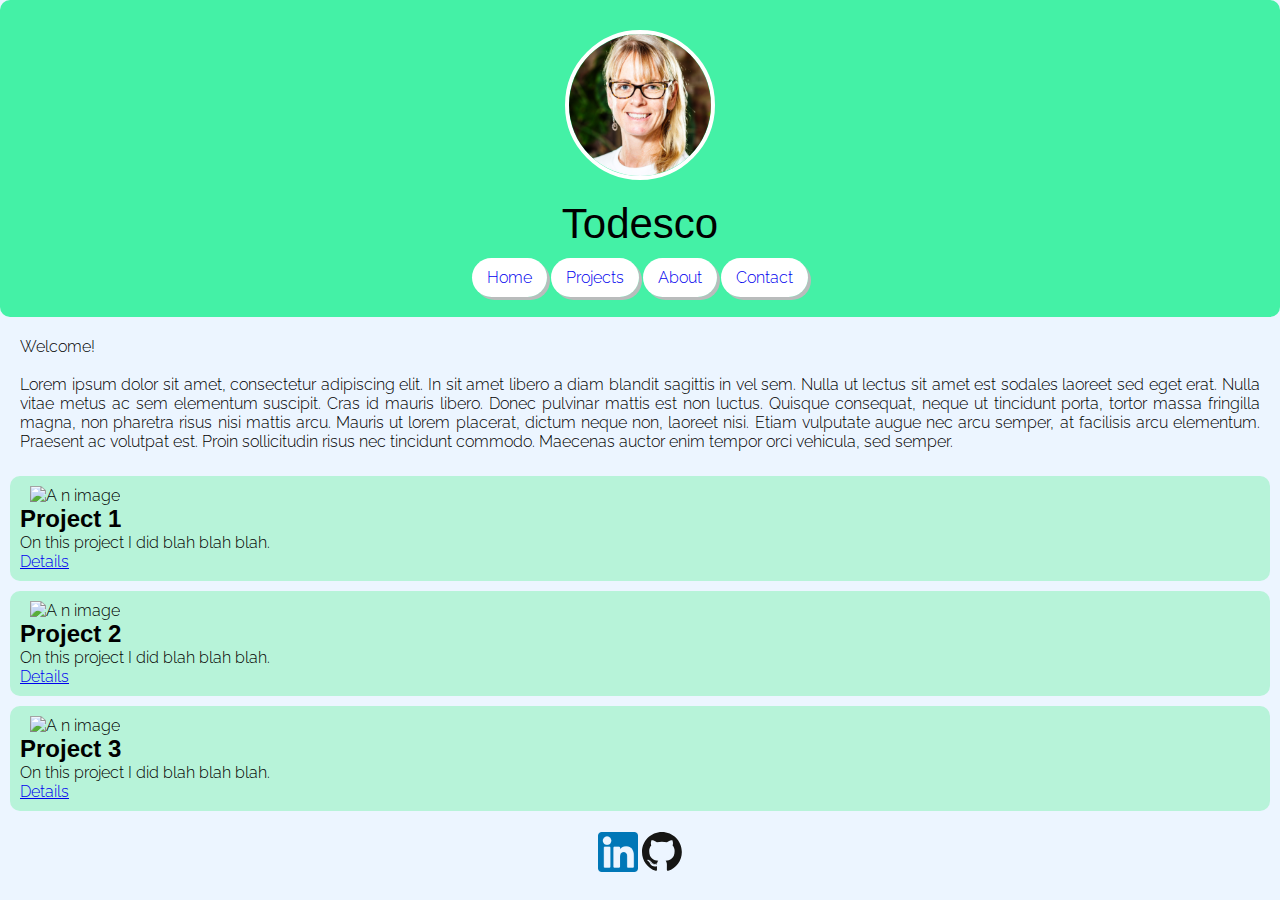
==== index.html @ db091c62 "formatted html" ====
<!DOCTYPE html>
<html lang="en">
  <head>
    <meta charset="UTF-8" />
    <meta http-equiv="X-UA-Compatible" content="IE=edge" />
    <meta name="viewport" content="width=device-width, initial-scale=1.0" />
    <link rel="stylesheet" href="css/style.css" />
    <title>My Profile</title>
  </head>
  <body>
    <header class="hero">
      <img class="profile-pic" src="images/profile_pic.jpeg" />
      <h1>Todesco</h1>
      <nav class="nav">
        <ul>
          <li><a class="nav-button" href="index.html">Home</a></li>
          <li><a class="nav-button" href="projects.html">Projects</a></li>
          <li><a class="nav-button" href="about.html">About</a></li>
          <li><a class="nav-button" href="contact_form.html">Contact</a></li>
        </ul>
      </nav>
    </header>
    <main>
      <section class="about">
        <p>
          Welcome!<br /><br />
          Lorem ipsum dolor sit amet, consectetur adipiscing elit. In sit amet
          libero a diam blandit sagittis in vel sem. Nulla ut lectus sit amet
          est sodales laoreet sed eget erat. Nulla vitae metus ac sem elementum
          suscipit. Cras id mauris libero. Donec pulvinar mattis est non luctus.
          Quisque consequat, neque ut tincidunt porta, tortor massa fringilla
          magna, non pharetra risus nisi mattis arcu. Mauris ut lorem placerat,
          dictum neque non, laoreet nisi. Etiam vulputate augue nec arcu semper,
          at facilisis arcu elementum. Praesent ac volutpat est. Proin
          sollicitudin risus nec tincidunt commodo. Maecenas auctor enim tempor
          orci vehicula, sed semper.
        </p>
      </section>
      <section class="articles-container">
        <article>
          <img class="icon" src="#" alt="A n image" />
          <h2>Project 1</h2>
          <p>On this project I did blah blah blah.</p>
          <a href="#" class="btn-primary">Details</a>
        </article>
        <article>
          <img class="icon" src="#" alt="A n image" />
          <h2>Project 2</h2>
          <p>On this project I did blah blah blah.</p>
          <a href="#" class="btn-primary">Details</a>
        </article>
        <article>
          <img class="icon" src="#" alt="A n image" />
          <h2>Project 3</h2>
          <p>On this project I did blah blah blah.</p>
          <a href="#" class="btn-primary">Details</a>
        </article>
      </section>
    </main>
    <footer>
      <a href="https://www.flaticon.com/free-icons/linkedin"
        ><img class="socials-icon" src="images/linkedin.png" alt=""
      /></a>
      <a href="https://github.com/SheCodesAus/"
        ><img
          class="socials-icon"
          src="images/github.svg"
          alt="The Github logo: a black circle with the silhouette of a white cat, with one tentacle arm"
      /></a>
    </footer>
  </body>
</html>
---- css/style.css ----
/* Google Fonts */
@import url('https://fonts.googleapis.com/css2?family=Lato:ital,wght@0,100;0,300;0,400;0,700;0,900;1,100;1,300;1,400;1,700;1,900&family=Raleway:ital,wght@0,100..900;1,100..900&display=swap');

/* Global Variables */
:root {

    /* Colors */
    --brand: #ecf5ff;
    --brand-alt: #44F1A6;
    --action: #ffff;
    --action-alt: #cce2e1;
    --base-lightest: #b4d9e9;
    --base-lighter: #b7f3d9;
    --shadow-dark: #b9bcbc;

    /*  inherited colors  */
    --text: #333952;
}

 /* CSS Reset */

html {
  box-sizing: border-box;
  font-size: 16px;
  font-family: "Inter", sans-serif;
  color: var(--black);
  scroll-behavior: smooth;
}
*,
*:before,
*:after {
  box-sizing: inherit;
}
h1,
h2,
h3,
h4,
h5,
h6 {
  font-family: "Rubik", sans-serif;
}
body,
h1,
h2,
h3,
h4,
h5,
h6,
p,
ol,
ul {
  margin: 0;
  padding: 0;
}
ol,
ul {
  list-style: none;
}
img {
  max-width: 100%;
  height: auto;
}
input,
button,
textarea,
select {
  font: inherit;
}

/* set default font style */
html, body {
    font-family: Raleway, sans-serif;
    font-size: 16px;
    font-weight: 300;
    background-color: var(--brand);
  }

/* .hero */
.hero {
  background-color: var(--brand-alt);
  border-radius: 10px;
  display: flex;
  flex-direction: column;
  justify-content: space-between;
  align-items: center;
  gap: 20px;
  padding: 30px 0px 30px 0px;
  top: 0;
  position: sticky;
}

.hero h1 {
  font-size: 42px;
  font-weight: 300;
  text-align: center;
}

.hero .hero-accent {
  color: var(--action);
}

.profile-pic {
  border-radius: 80px;
  width: 150px;
  border: solid 4px #ffff;
}

.content {
  overflow: auto;

} 

.nav {
}

.nav-button {
  background-color: var(--action);
  border-color: var(--action);
  border-radius: 110px;
  padding: 10px 15px 10px 15px;
  box-shadow: 3px 3px var(--shadow-dark);
  text-decoration: none;

}

.about {
  display: flex;
}

.about p {
  justify-content: space-between;
  margin: 20px;
  text-align: justify;
}

.articles-container {
  display: flex;
  flex-direction: column;
}

article {
  padding: 10px 10px;
  background-color: var(--base-lighter);
  border-radius: 10px;
  margin: 5px 10px;
  transition: all 0.3s ease;
}

article:hover {
  filter: contrast(150%);
}

article .icon {
  height: 24px;
  width: 24px;
  margin-left: 10px;
  margin-right: 10px;
}

li {
  display: inline;
  /* gap: 5px; */
}

/* .contact-form */
.contact-form {
  /* padding: 48px 16px; */
  border-radius: 10px;
  /* margin: 5px 10px; */
}

.contact-form input,
.contact-form select {
  display: block;
  width: 100%;
  /* padding: 8px; */
  /* margin-bottom: 16px; */
}

.contact-form textarea {
  display: block;
  width: 100%;
  /* padding: 8px; */
}

.contact-form label {
  display: block;
  /* width: 100%; */
}

.contact-form h2 {
  color: var(--base-dark);
  /* margin-bottom: 16px; */
}

.contact-form input[type="submit"] {
  background-color: var(--action);
  border: 0;
  /* margin-top: 8px; */
  cursor: pointer;
}

/* footer */
 footer {
   padding: 16px;
   text-align: center;
 }
 
 .socials-icon {
   width: 40px;
   height: 40px;
 }

 /* @media (min-width: 768px) {
  .articles-container {
      flex-direction: row;
  }
} */
/*border: solid red 1px;*/
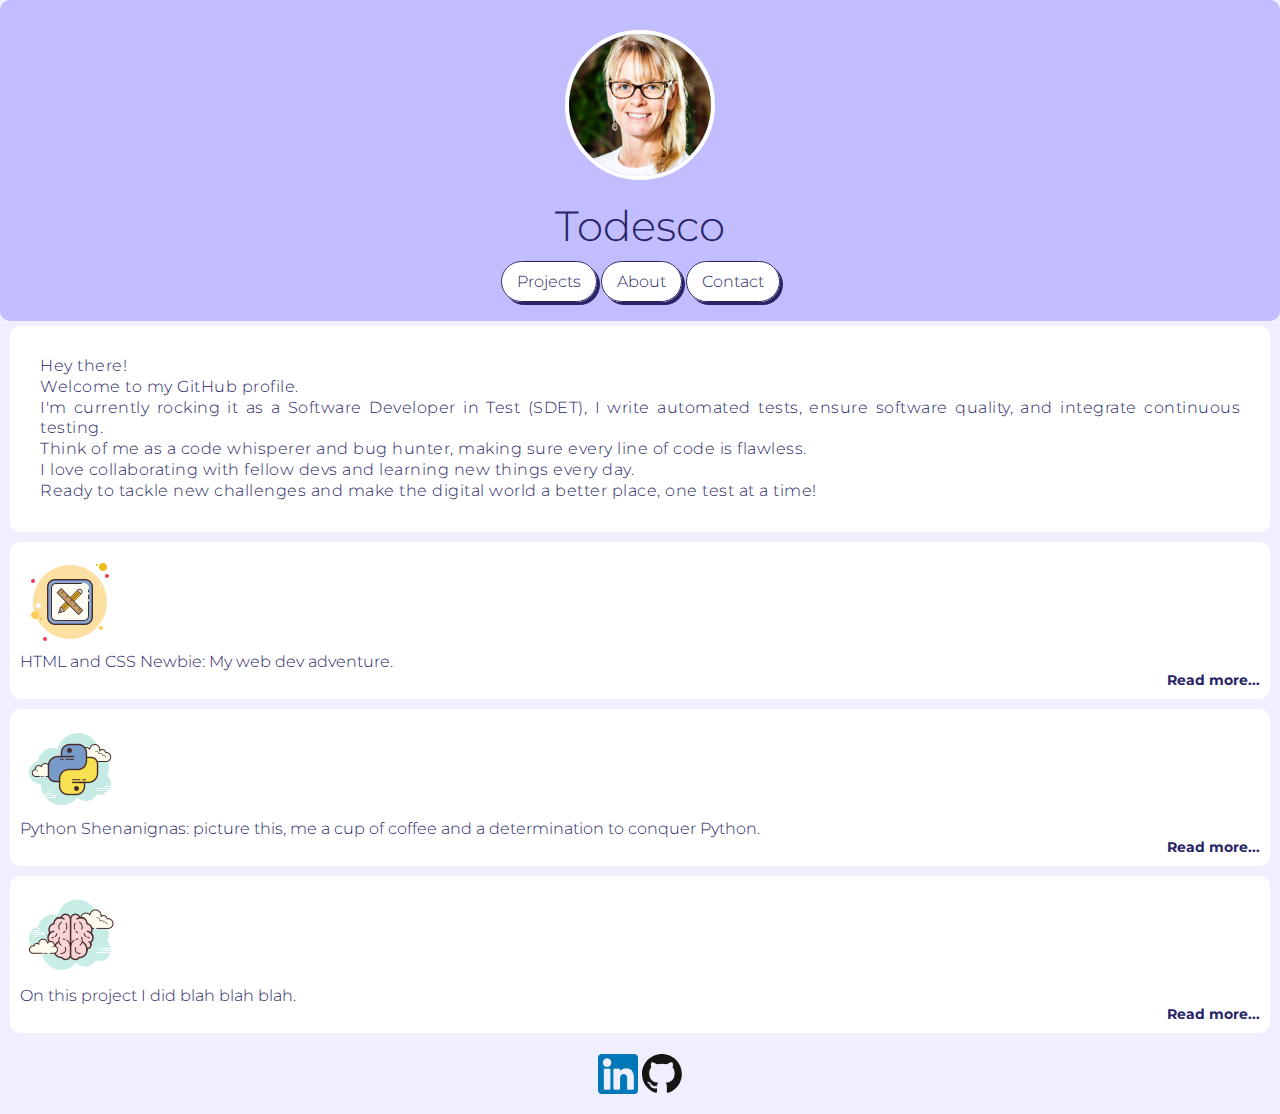
==== commit f8c6dbab: "completed basic profile" ====
--- a/index.html
+++ b/index.html
@@ -11,9 +11,8 @@
     <header class="hero">
       <img class="profile-pic" src="images/profile_pic.jpeg" />
       <h1>Todesco</h1>
-      <nav class="nav">
+      <nav>
         <ul>
-          <li><a class="nav-button" href="index.html">Home</a></li>
           <li><a class="nav-button" href="projects.html">Projects</a></li>
           <li><a class="nav-button" href="about.html">About</a></li>
           <li><a class="nav-button" href="contact_form.html">Contact</a></li>
@@ -21,51 +20,67 @@
       </nav>
     </header>
     <main>
-      <section class="about">
-        <p>
-          Welcome!<br /><br />
-          Lorem ipsum dolor sit amet, consectetur adipiscing elit. In sit amet
-          libero a diam blandit sagittis in vel sem. Nulla ut lectus sit amet
-          est sodales laoreet sed eget erat. Nulla vitae metus ac sem elementum
-          suscipit. Cras id mauris libero. Donec pulvinar mattis est non luctus.
-          Quisque consequat, neque ut tincidunt porta, tortor massa fringilla
-          magna, non pharetra risus nisi mattis arcu. Mauris ut lorem placerat,
-          dictum neque non, laoreet nisi. Etiam vulputate augue nec arcu semper,
-          at facilisis arcu elementum. Praesent ac volutpat est. Proin
-          sollicitudin risus nec tincidunt commodo. Maecenas auctor enim tempor
-          orci vehicula, sed semper.
-        </p>
-      </section>
       <section class="articles-container">
         <article>
-          <img class="icon" src="#" alt="A n image" />
-          <h2>Project 1</h2>
-          <p>On this project I did blah blah blah.</p>
-          <a href="#" class="btn-primary">Details</a>
+          <section class="about">
+            <p>
+              Hey there! <br />
+              Welcome to my GitHub profile.<br />I'm currently rocking it as a
+              Software Developer in Test (SDET), I write automated tests, ensure
+              software quality, and integrate continuous testing.<br />Think of
+              me as a code whisperer and bug hunter, making sure every line of
+              code is flawless.<br />I love collaborating with fellow devs and
+              learning new things every day.<br />Ready to tackle new challenges
+              and make the digital world a better place, one test at a time!
+            </p>
+          </section>
         </article>
         <article>
-          <img class="icon" src="#" alt="A n image" />
-          <h2>Project 2</h2>
-          <p>On this project I did blah blah blah.</p>
-          <a href="#" class="btn-primary">Details</a>
+          <img
+            class="icon"
+            src="images/design.png"
+            alt="Illustration by Icons 8 from Ouch!"
+          />
+          <p>HTML and CSS Newbie: My web dev adventure.</p>
+          <a href="projects.html" class="article-button">Read more...</a>
         </article>
         <article>
-          <img class="icon" src="#" alt="A n image" />
-          <h2>Project 3</h2>
+          <img
+            class="icon"
+            src="images/python.png"
+            alt="Illustration by Icons 8 from Ouch!"
+          />
+          <p>
+            Python Shenanignas: picture this, me a cup of coffee and a
+            determination to conquer Python.
+          </p>
+          <a href="projects.html" class="article-button">Read more...</a>
+        </article>
+        <article>
+          <img
+            class="icon"
+            src="images/brain.png"
+            alt="Illustration by Icons 8 from Ouch!"
+          />
           <p>On this project I did blah blah blah.</p>
-          <a href="#" class="btn-primary">Details</a>
+          <a href="projects.html" class="article-button">Read more...</a>
         </article>
       </section>
     </main>
     <footer>
-      <a href="https://www.flaticon.com/free-icons/linkedin"
-        ><img class="socials-icon" src="images/linkedin.png" alt=""
+      <a
+        href="https://www.linkedin.com/in/lisa-todesco-51aab129/?originalSubdomain=au"
+        target="_blank"
+        ><img
+          class="socials-icon"
+          src="images/linkedin.png"
+          alt="LinkedIn Profile - Lisa Todesco"
       /></a>
-      <a href="https://github.com/SheCodesAus/"
+      <a href="https://github.com/todesclia" target="_blank"
         ><img
           class="socials-icon"
           src="images/github.svg"
-          alt="The Github logo: a black circle with the silhouette of a white cat, with one tentacle arm"
+          alt="GitHub Profile - Lisa Todesco"
       /></a>
     </footer>
   </body>
--- a/css/style.css
+++ b/css/style.css
@@ -1,44 +1,47 @@
 /* Google Fonts */
-@import url('https://fonts.googleapis.com/css2?family=Lato:ital,wght@0,100;0,300;0,400;0,700;0,900;1,100;1,300;1,400;1,700;1,900&family=Raleway:ital,wght@0,100..900;1,100..900&display=swap');
+@import url('https://fonts.googleapis.com/css2?family=Lato:ital,wght@0,100;0,300;0,400;0,700;0,900;1,100;1,300;1,400;1,700;1,900&family=Montserrat:ital,wght@0,100..900;1,100..900&family=Raleway:ital,wght@0,100..900;1,100..900&display=swap');
 
 /* Global Variables */
 :root {
 
-    /* Colors */
-    --brand: #ecf5ff;
-    --brand-alt: #44F1A6;
-    --action: #ffff;
-    --action-alt: #cce2e1;
-    --base-lightest: #b4d9e9;
-    --base-lighter: #b7f3d9;
-    --shadow-dark: #b9bcbc;
-
-    /*  inherited colors  */
-    --text: #333952;
-}
-
- /* CSS Reset */
+  /* Colors */
+  --brand: #efefff;
+  --brand-alt: #c1bdff;
+  --action: #ffff;
+  --action-alt: #cce2e1;
+  --base-lightest: #454646;
+  --base-lighter: #ffff;
+  --shadow-dark: #282466;
+
+  /*  inherited colors  */
+  --text: #282466;
+}
+
+/* CSS Reset */
 
 html {
   box-sizing: border-box;
   font-size: 16px;
-  font-family: "Inter", sans-serif;
+  font-family: "Montserrat", sans-serif;
   color: var(--black);
   scroll-behavior: smooth;
 }
+
 *,
 *:before,
 *:after {
   box-sizing: inherit;
 }
+
 h1,
 h2,
 h3,
 h4,
 h5,
 h6 {
-  font-family: "Rubik", sans-serif;
-}
+  font-family: "Montserrat", sans-serif;
+}
+
 body,
 h1,
 h2,
@@ -52,14 +55,17 @@
   margin: 0;
   padding: 0;
 }
+
 ol,
 ul {
   list-style: none;
 }
+
 img {
   max-width: 100%;
   height: auto;
 }
+
 input,
 button,
 textarea,
@@ -68,12 +74,14 @@
 }
 
 /* set default font style */
-html, body {
-    font-family: Raleway, sans-serif;
-    font-size: 16px;
-    font-weight: 300;
-    background-color: var(--brand);
-  }
+html,
+body {
+  font-family: "Montserrat", sans-serif;
+  font-size: 16px;
+  font-weight: 300;
+  background-color: var(--brand);
+  color: var(--black);
+}
 
 /* .hero */
 .hero {
@@ -93,6 +101,7 @@
   font-size: 42px;
   font-weight: 300;
   text-align: center;
+  color: var(--text);
 }
 
 .hero .hero-accent {
@@ -105,22 +114,14 @@
   border: solid 4px #ffff;
 }
 
-.content {
-  overflow: auto;
-
-} 
-
-.nav {
-}
-
 .nav-button {
   background-color: var(--action);
-  border-color: var(--action);
+  border: 1px solid var(--shadow-dark);
   border-radius: 110px;
   padding: 10px 15px 10px 15px;
   box-shadow: 3px 3px var(--shadow-dark);
   text-decoration: none;
-
+  color: var(--text);
 }
 
 .about {
@@ -128,9 +129,11 @@
 }
 
 .about p {
-  justify-content: space-between;
+  color: var(--text);
   margin: 20px;
   text-align: justify;
+  letter-spacing: 0.5px;
+  line-height: 1.3;
 }
 
 .articles-container {
@@ -146,15 +149,28 @@
   transition: all 0.3s ease;
 }
 
+article .icon {
+  display: flex;
+  align-items: center;
+  justify-content: flex-end;
+}
+
+article p {
+  color: var(--text);
+}
+
+article .article-button {
+  display: flex;
+  align-items: center;
+  justify-content: flex-end;
+  text-decoration: none;
+  color: var(--text);
+  font-size: 14px;
+  font-weight: bold;
+}
+
 article:hover {
   filter: contrast(150%);
-}
-
-article .icon {
-  height: 24px;
-  width: 24px;
-  margin-left: 10px;
-  margin-right: 10px;
 }
 
 li {
@@ -164,57 +180,56 @@
 
 /* .contact-form */
 .contact-form {
-  /* padding: 48px 16px; */
-  border-radius: 10px;
-  /* margin: 5px 10px; */
+  display: block;
+  padding: 20px 15px;
+  margin: 5px 10px;
+}
+
+.contact-form label {
+  color: var(--text);
 }
 
 .contact-form input,
-.contact-form select {
+textarea {
   display: block;
+  margin-top: 10px;
+  margin-bottom: 15px;
   width: 100%;
-  /* padding: 8px; */
-  /* margin-bottom: 16px; */
-}
-
-.contact-form textarea {
-  display: block;
-  width: 100%;
-  /* padding: 8px; */
-}
-
-.contact-form label {
-  display: block;
-  /* width: 100%; */
+  color: var(--text);
 }
 
 .contact-form h2 {
-  color: var(--base-dark);
-  /* margin-bottom: 16px; */
-}
-
-.contact-form input[type="submit"] {
+  color: var(--text);
+  text-align: center;
+}
+
+.contact-form button {
   background-color: var(--action);
-  border: 0;
-  /* margin-top: 8px; */
+  border: 1px solid var(--shadow-dark);
+  border-radius: 110px;
+  box-shadow: 3px 3px var(--shadow-dark);
+  padding: 10px 15px 10px 15px;
+  color: var(--text);
   cursor: pointer;
 }
 
+
+
+
 /* footer */
- footer {
-   padding: 16px;
-   text-align: center;
- }
- 
- .socials-icon {
-   width: 40px;
-   height: 40px;
- }
-
- /* @media (min-width: 768px) {
+footer {
+  padding: 16px;
+  text-align: center;
+}
+
+.socials-icon {
+  width: 40px;
+  height: 40px;
+}
+
+/* @media (min-width: 768px) {
   .articles-container {
       flex-direction: row;
   }
 } */
-/*border: solid red 1px;*/
-  +/*border: solid red 1px;*/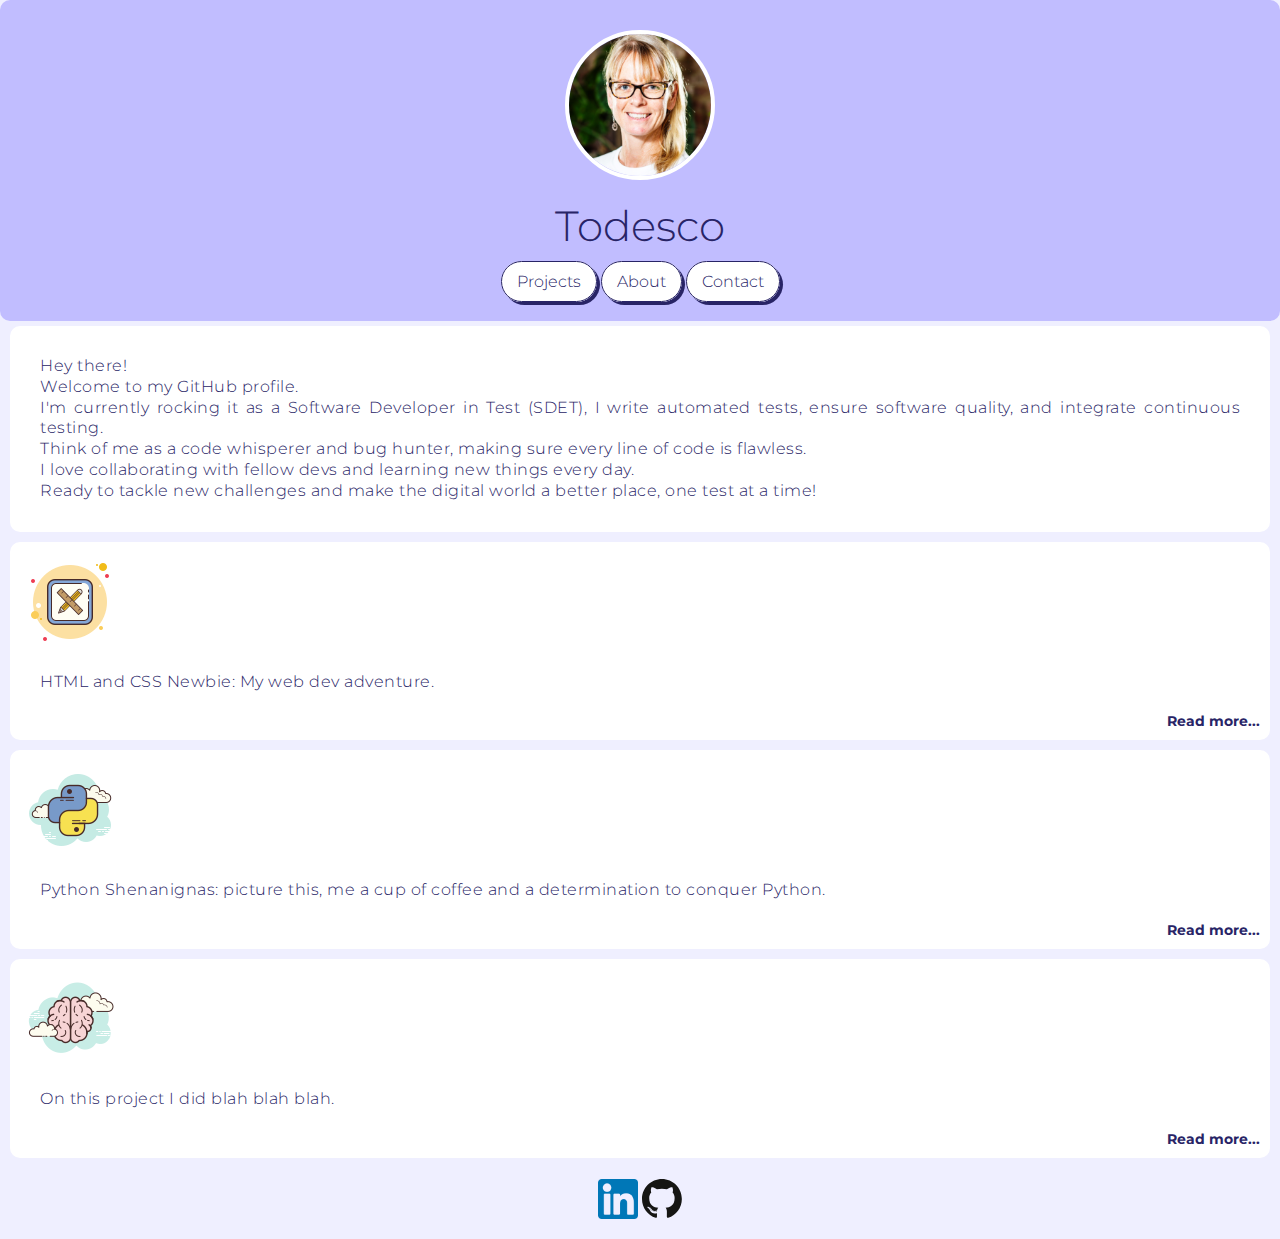
==== commit ed3349ee: "fix up some styling" ====
--- a/index.html
+++ b/index.html
@@ -22,7 +22,7 @@
     <main>
       <section class="articles-container">
         <article>
-          <section class="about">
+          <section>
             <p>
               Hey there! <br />
               Welcome to my GitHub profile.<br />I'm currently rocking it as a
--- a/css/style.css
+++ b/css/style.css
@@ -93,8 +93,8 @@
   align-items: center;
   gap: 20px;
   padding: 30px 0px 30px 0px;
-  top: 0;
-  position: sticky;
+  /* top: 0; */
+  /* position: sticky; */
 }
 
 .hero h1 {
@@ -124,21 +124,13 @@
   color: var(--text);
 }
 
-.about {
-  display: flex;
-}
-
-.about p {
-  color: var(--text);
-  margin: 20px;
-  text-align: justify;
-  letter-spacing: 0.5px;
-  line-height: 1.3;
-}
-
 .articles-container {
   display: flex;
   flex-direction: column;
+}
+
+.articles-container h2 {
+  text-align: center;
 }
 
 article {
@@ -173,6 +165,15 @@
   filter: contrast(150%);
 }
 
+.articles-container p {
+  color: var(--text);
+  margin: 20px;
+  text-align: justify;
+  letter-spacing: 0.5px;
+  line-height: 1.3;
+}
+
+
 li {
   display: inline;
   /* gap: 5px; */
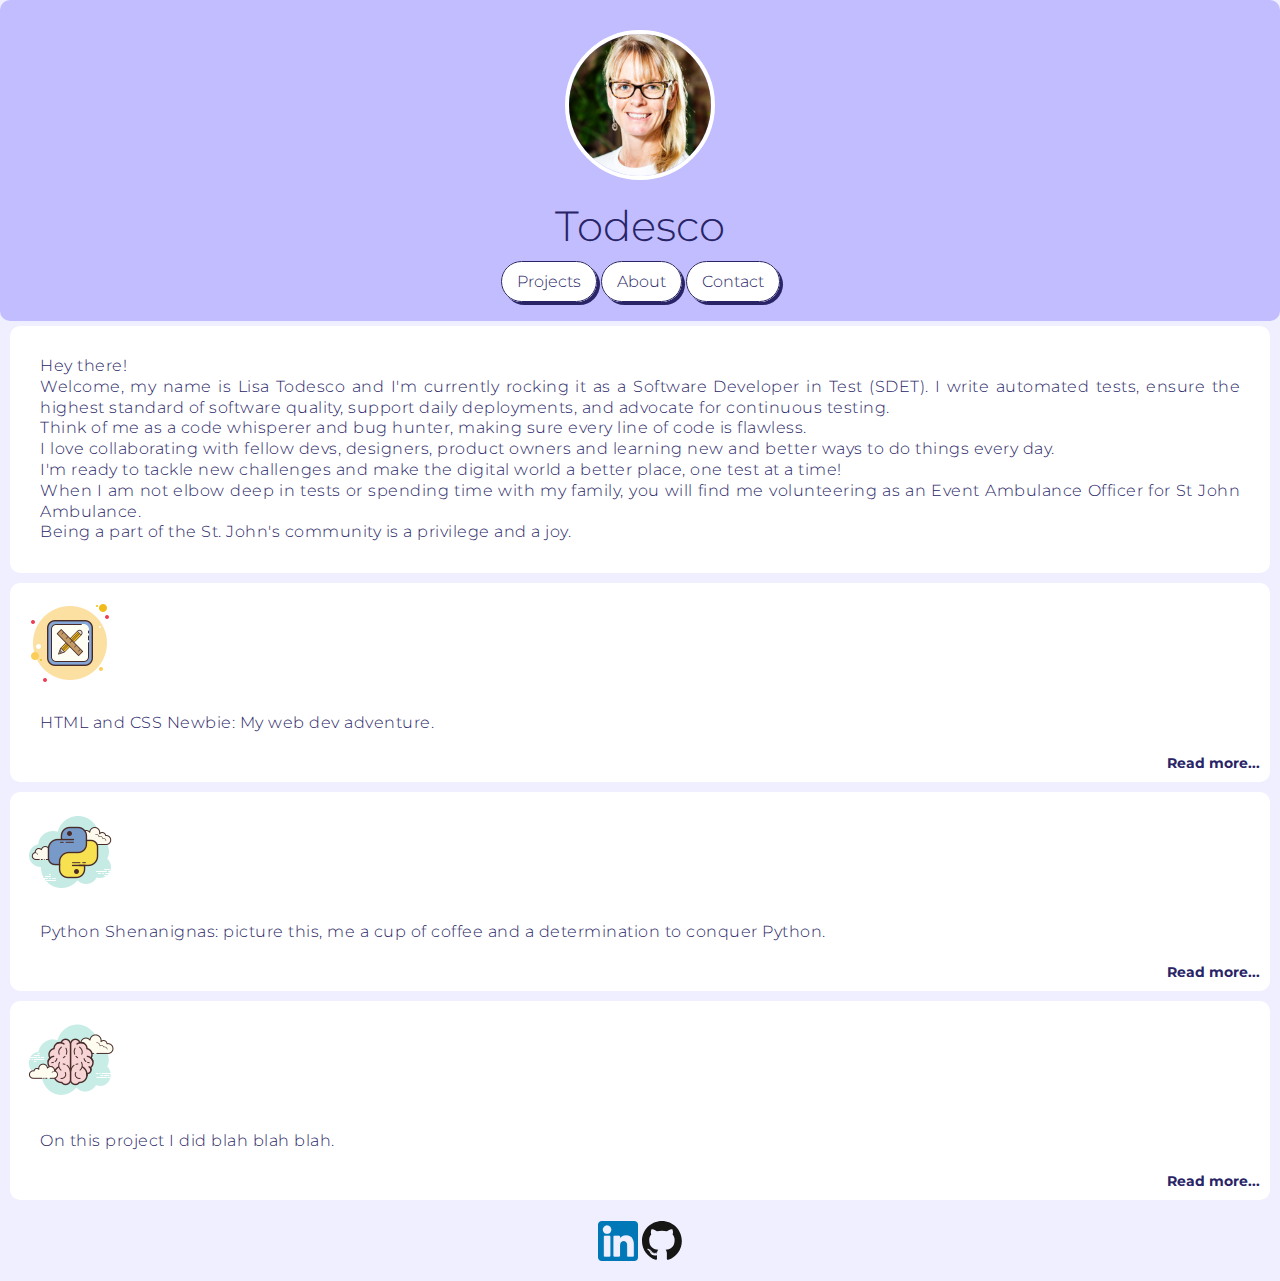
==== commit 119cdf5f: "update profile text" ====
--- a/index.html
+++ b/index.html
@@ -24,14 +24,19 @@
         <article>
           <section>
             <p>
-              Hey there! <br />
-              Welcome to my GitHub profile.<br />I'm currently rocking it as a
-              Software Developer in Test (SDET), I write automated tests, ensure
-              software quality, and integrate continuous testing.<br />Think of
-              me as a code whisperer and bug hunter, making sure every line of
-              code is flawless.<br />I love collaborating with fellow devs and
-              learning new things every day.<br />Ready to tackle new challenges
-              and make the digital world a better place, one test at a time!
+              Hey there!<br />
+              Welcome, my name is Lisa Todesco and I'm currently rocking it as a
+              Software Developer in Test (SDET). I write automated tests, ensure
+              the highest standard of software quality, support daily
+              deployments, and advocate for continuous testing.<br> Think of me as a
+              code whisperer and bug hunter, making sure every line of code is
+              flawless.<br> I love collaborating with fellow devs, designers,
+              product owners and learning new and better ways to do things every
+              day.<br> I'm ready to tackle new challenges and make the digital world
+              a better place, one test at a time! <br>When I am not elbow deep in
+              tests or spending time with my family, you will find me
+              volunteering as an Event Ambulance Officer for St John Ambulance.<br>
+              Being a part of the St. John's community is a privilege and a joy.
             </p>
           </section>
         </article>
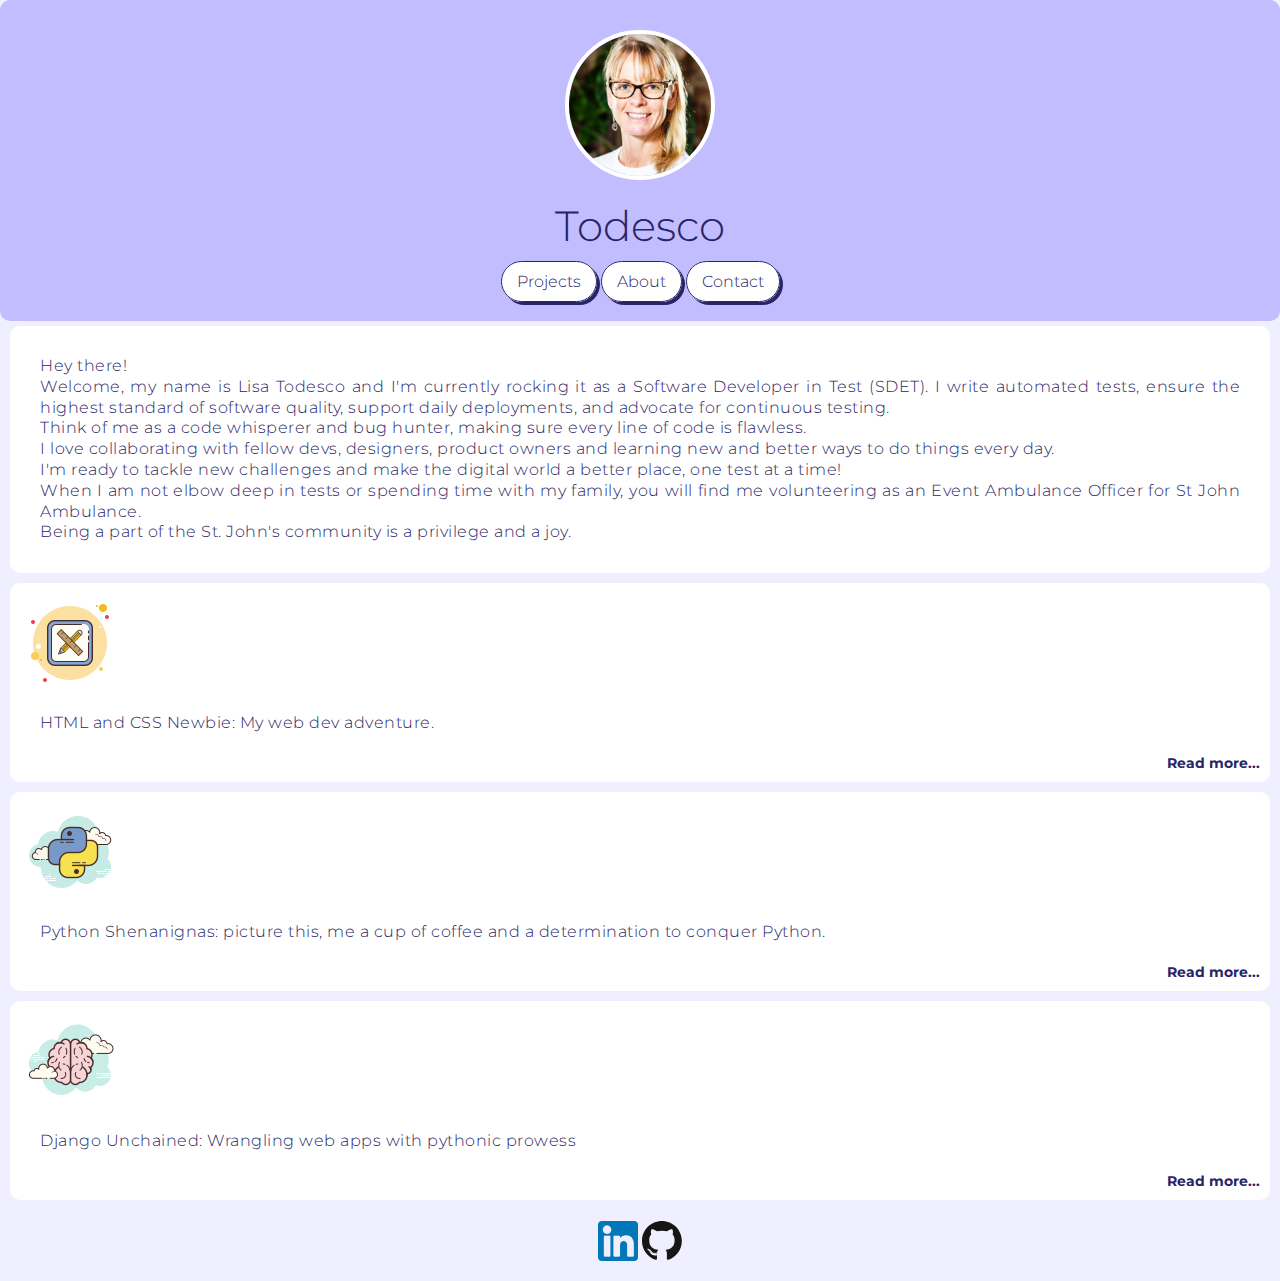
==== commit 66b0cb63: "hover ability" ====
--- a/index.html
+++ b/index.html
@@ -28,46 +28,33 @@
               Welcome, my name is Lisa Todesco and I'm currently rocking it as a
               Software Developer in Test (SDET). I write automated tests, ensure
               the highest standard of software quality, support daily
-              deployments, and advocate for continuous testing.<br> Think of me as a
-              code whisperer and bug hunter, making sure every line of code is
-              flawless.<br> I love collaborating with fellow devs, designers,
-              product owners and learning new and better ways to do things every
-              day.<br> I'm ready to tackle new challenges and make the digital world
-              a better place, one test at a time! <br>When I am not elbow deep in
-              tests or spending time with my family, you will find me
-              volunteering as an Event Ambulance Officer for St John Ambulance.<br>
+              deployments, and advocate for continuous testing.<br />
+              Think of me as a code whisperer and bug hunter, making sure every
+              line of code is flawless.<br />
+              I love collaborating with fellow devs, designers, product owners
+              and learning new and better ways to do things every day.<br />
+              I'm ready to tackle new challenges and make the digital world a
+              better place, one test at a time! <br />When I am not elbow deep
+              in tests or spending time with my family, you will find me
+              volunteering as an Event Ambulance Officer for St John
+              Ambulance.<br />
               Being a part of the St. John's community is a privilege and a joy.
             </p>
           </section>
         </article>
         <article>
-          <img
-            class="icon"
-            src="images/design.png"
-            alt="Illustration by Icons 8 from Ouch!"
-          />
+          <img class="icon" src="images/design.png" alt="Design Icon" />
           <p>HTML and CSS Newbie: My web dev adventure.</p>
           <a href="projects.html" class="article-button">Read more...</a>
         </article>
         <article>
-          <img
-            class="icon"
-            src="images/python.png"
-            alt="Illustration by Icons 8 from Ouch!"
-          />
-          <p>
-            Python Shenanignas: picture this, me a cup of coffee and a
-            determination to conquer Python.
-          </p>
+          <img class="icon" src="images/python.png" alt="Python Icon" />
+          <p>Python Shenanignas: picture this, me a cup of coffee and a determination to conquer Python.</p>
           <a href="projects.html" class="article-button">Read more...</a>
         </article>
         <article>
-          <img
-            class="icon"
-            src="images/brain.png"
-            alt="Illustration by Icons 8 from Ouch!"
-          />
-          <p>On this project I did blah blah blah.</p>
+          <img class="icon" src="images/brain.png" alt="Brain Icon" />
+          <p>Django Unchained: Wrangling web apps with pythonic prowess</p>
           <a href="projects.html" class="article-button">Read more...</a>
         </article>
       </section>
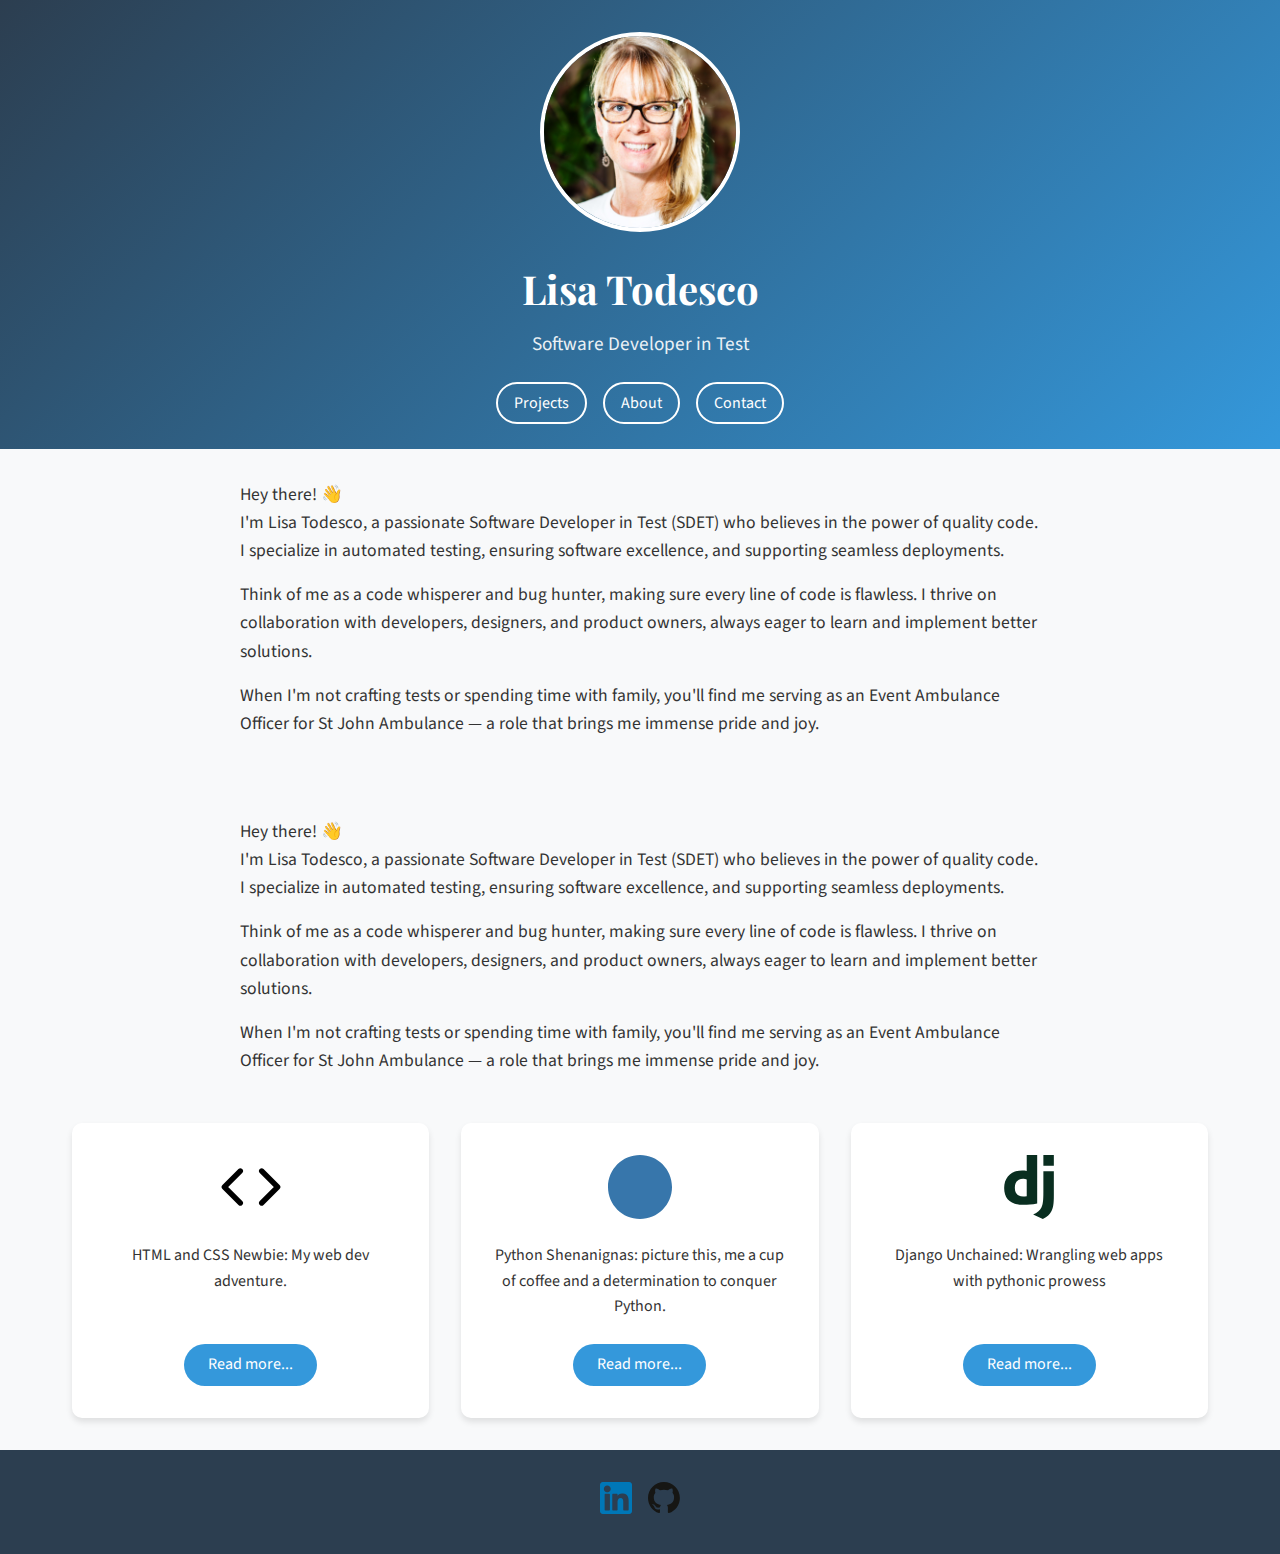
==== commit e0c0206a: "updated portfolio site" ====
--- a/index.html
+++ b/index.html
@@ -5,13 +5,19 @@
     <meta http-equiv="X-UA-Compatible" content="IE=edge" />
     <meta name="viewport" content="width=device-width, initial-scale=1.0" />
     <link rel="stylesheet" href="css/style.css" />
-    <title>My Profile</title>
+    <link rel="preconnect" href="https://fonts.googleapis.com">
+    <link rel="preconnect" href="https://fonts.gstatic.com" crossorigin>
+    <link href="https://fonts.googleapis.com/css2?family=Playfair+Display:wght@400;600&family=Source+Sans+Pro:wght@300;400;600&display=swap" rel="stylesheet">
+    <title>Lisa Todesco | Software Developer in Test</title>
   </head>
   <body>
     <header class="hero">
-      <img class="profile-pic" src="images/profile_pic.jpeg" />
-      <h1>Todesco</h1>
-      <nav>
+      <div class="hero-content">
+        <img class="profile-pic" src="images/profile_pic.jpeg" alt="Lisa Todesco" />
+        <h1>Lisa Todesco</h1>
+        <p class="subtitle">Software Developer in Test</p>
+      </div>
+      <nav class="main-nav">
         <ul>
           <li><a class="nav-button" href="projects.html">Projects</a></li>
           <li><a class="nav-button" href="about.html">About</a></li>
@@ -20,60 +26,73 @@
       </nav>
     </header>
     <main>
+      <section class="intro">
+        <div class="container">
+          <p>
+            Hey there! 👋<br />
+            I'm Lisa Todesco, a passionate Software Developer in Test (SDET) who believes in the power of quality code. 
+            I specialize in automated testing, ensuring software excellence, and supporting seamless deployments.
+          </p>
+          <p>
+            Think of me as a code whisperer and bug hunter, making sure every line of code is flawless. 
+            I thrive on collaboration with developers, designers, and product owners, always eager to learn and implement better solutions.
+          </p>
+          <p>
+            When I'm not crafting tests or spending time with family, you'll find me serving as an Event Ambulance Officer 
+            for St John Ambulance — a role that brings me immense pride and joy.
+          </p>
+        </div>
+      </section>
+
       <section class="articles-container">
         <article>
           <section>
             <p>
-              Hey there!<br />
-              Welcome, my name is Lisa Todesco and I'm currently rocking it as a
-              Software Developer in Test (SDET). I write automated tests, ensure
-              the highest standard of software quality, support daily
-              deployments, and advocate for continuous testing.<br />
-              Think of me as a code whisperer and bug hunter, making sure every
-              line of code is flawless.<br />
-              I love collaborating with fellow devs, designers, product owners
-              and learning new and better ways to do things every day.<br />
-              I'm ready to tackle new challenges and make the digital world a
-              better place, one test at a time! <br />When I am not elbow deep
-              in tests or spending time with my family, you will find me
-              volunteering as an Event Ambulance Officer for St John
-              Ambulance.<br />
-              Being a part of the St. John's community is a privilege and a joy.
+              Hey there! 👋<br />
+              I'm Lisa Todesco, a passionate Software Developer in Test (SDET) who believes in the power of quality code. 
+              I specialize in automated testing, ensuring software excellence, and supporting seamless deployments.
+            </p>
+            <p>
+              Think of me as a code whisperer and bug hunter, making sure every line of code is flawless. 
+              I thrive on collaboration with developers, designers, and product owners, always eager to learn and implement better solutions.
+            </p>
+            <p>
+              When I'm not crafting tests or spending time with family, you'll find me serving as an Event Ambulance Officer 
+              for St John Ambulance — a role that brings me immense pride and joy.
             </p>
           </section>
         </article>
         <article>
-          <img class="icon" src="images/design.png" alt="Design Icon" />
+          <img class="icon" src="images/web-dev-icon.svg" alt="Web Development Icon" />
           <p>HTML and CSS Newbie: My web dev adventure.</p>
           <a href="projects.html" class="article-button">Read more...</a>
         </article>
         <article>
-          <img class="icon" src="images/python.png" alt="Python Icon" />
+          <img class="icon" src="images/python-icon.svg" alt="Python Icon" />
           <p>Python Shenanignas: picture this, me a cup of coffee and a determination to conquer Python.</p>
           <a href="projects.html" class="article-button">Read more...</a>
         </article>
         <article>
-          <img class="icon" src="images/brain.png" alt="Brain Icon" />
+          <img class="icon" src="images/django-icon.svg" alt="Django Icon" />
           <p>Django Unchained: Wrangling web apps with pythonic prowess</p>
           <a href="projects.html" class="article-button">Read more...</a>
         </article>
       </section>
     </main>
+
     <footer>
-      <a
-        href="https://www.linkedin.com/in/lisa-todesco-51aab129/?originalSubdomain=au"
-        target="_blank"
-        ><img
-          class="socials-icon"
-          src="images/linkedin.png"
-          alt="LinkedIn Profile - Lisa Todesco"
-      /></a>
-      <a href="https://github.com/todesclia" target="_blank"
-        ><img
-          class="socials-icon"
-          src="images/github.svg"
-          alt="GitHub Profile - Lisa Todesco"
-      /></a>
+      <div class="social-links">
+        <a href="https://www.linkedin.com/in/lisa-todesco-51aab129/?originalSubdomain=au" 
+           target="_blank" 
+           aria-label="LinkedIn Profile">
+          <img class="socials-icon" src="images/linkedin.png" alt="LinkedIn" />
+        </a>
+        <a href="https://github.com/todesclia" 
+           target="_blank"
+           aria-label="GitHub Profile">
+          <img class="socials-icon" src="images/github.svg" alt="GitHub" />
+        </a>
+      </div>
     </footer>
   </body>
 </html>
--- a/css/style.css
+++ b/css/style.css
@@ -3,234 +3,708 @@
 
 /* Global Variables */
 :root {
-
-  /* Colors */
-  --brand: #efefff;
-  --brand-alt: #c1bdff;
-  --action: #ffff;
-  --action-alt: #cce2e1;
-  --base-lightest: #454646;
-  --base-lighter: #ffff;
-  --shadow-dark: #282466;
-
-  /*  inherited colors  */
-  --text: #282466;
+  --primary-color: #2c3e50;
+  --secondary-color: #3498db;
+  --text-color: #333;
+  --light-bg: #f8f9fa;
+  --spacing-unit: 2rem;
 }
 
 /* CSS Reset */
-
-html {
-  box-sizing: border-box;
-  font-size: 16px;
-  font-family: "Montserrat", sans-serif;
-  color: var(--black);
-  scroll-behavior: smooth;
-}
-
-*,
-*:before,
-*:after {
-  box-sizing: inherit;
-}
-
-h1,
-h2,
-h3,
-h4,
-h5,
-h6 {
-  font-family: "Montserrat", sans-serif;
-}
-
-body,
-h1,
-h2,
-h3,
-h4,
-h5,
-h6,
-p,
-ol,
-ul {
+* {
   margin: 0;
   padding: 0;
-}
-
-ol,
-ul {
+  box-sizing: border-box;
+}
+
+body {
+  font-family: 'Source Sans Pro', sans-serif;
+  line-height: 1.6;
+  color: var(--text-color);
+  background-color: var(--light-bg);
+}
+
+h1, h2, h3 {
+  font-family: 'Playfair Display', serif;
+  color: var(--primary-color);
+}
+
+.container {
+  max-width: 1200px;
+  margin: 0 auto;
+  padding: 0 var(--spacing-unit);
+}
+
+/* Hero Section */
+.hero {
+  background: linear-gradient(135deg, var(--primary-color), var(--secondary-color));
+  color: white;
+  padding: var(--spacing-unit) 0;
+  text-align: center;
+}
+
+.hero-content {
+  margin-bottom: var(--spacing-unit);
+}
+
+.profile-pic {
+  width: 200px;
+  height: 200px;
+  border-radius: 50%;
+  border: 4px solid white;
+  margin-bottom: 1rem;
+  object-fit: cover;
+}
+
+.hero h1 {
+  color: white;
+  font-size: 2.5rem;
+  margin-bottom: 0.5rem;
+}
+
+.subtitle {
+  font-size: 1.2rem;
+  opacity: 0.9;
+}
+
+/* Navigation */
+.main-nav ul {
   list-style: none;
-}
-
-img {
-  max-width: 100%;
-  height: auto;
-}
-
-input,
-button,
-textarea,
-select {
-  font: inherit;
-}
-
-/* set default font style */
-html,
-body {
-  font-family: "Montserrat", sans-serif;
-  font-size: 16px;
-  font-weight: 300;
-  background-color: var(--brand);
-  color: var(--black);
-}
-
-/* .hero */
-.hero {
-  background-color: var(--brand-alt);
+  display: flex;
+  justify-content: center;
+  gap: 1rem;
+  margin-top: 1rem;
+}
+
+.nav-button {
+  color: white;
+  text-decoration: none;
+  padding: 0.5rem 1rem;
+  border: 2px solid white;
+  border-radius: 25px;
+  transition: all 0.3s ease;
+}
+
+.nav-button:hover {
+  background: white;
+  color: var(--primary-color);
+}
+
+/* Intro Section */
+.intro {
+  padding: var(--spacing-unit) 0;
+}
+
+.intro p {
+  max-width: 800px;
+  margin: 0 auto 1rem;
+  font-size: 1.1rem;
+}
+
+/* Projects Preview */
+.projects-preview {
+  padding: var(--spacing-unit) 0;
+  background: white;
+}
+
+.projects-preview h2 {
+  text-align: center;
+  margin-bottom: var(--spacing-unit);
+}
+
+.cards-grid {
+  display: grid;
+  grid-template-columns: repeat(auto-fit, minmax(280px, 1fr));
+  gap: 2rem;
+  padding: 1rem;
+}
+
+.card {
+  background: white;
   border-radius: 10px;
+  padding: 2rem;
+  text-align: center;
+  box-shadow: 0 4px 6px rgba(0, 0, 0, 0.1);
+  transition: transform 0.3s ease;
+}
+
+.card:hover {
+  transform: translateY(-5px);
+}
+
+.icon {
+  width: 64px;
+  height: 64px;
+  margin-bottom: 1rem;
+}
+
+.card h3 {
+  margin-bottom: 1rem;
+}
+
+.button {
+  display: inline-block;
+  padding: 0.5rem 1.5rem;
+  background: var(--secondary-color);
+  color: white;
+  text-decoration: none;
+  border-radius: 25px;
+  margin-top: 1rem;
+  transition: background 0.3s ease;
+}
+
+.button:hover {
+  background: var(--primary-color);
+}
+
+/* Footer */
+footer {
+  background: var(--primary-color);
+  padding: var(--spacing-unit) 0;
+  text-align: center;
+}
+
+.social-links {
+  display: flex;
+  justify-content: center;
+  gap: 1rem;
+}
+
+.socials-icon {
+  width: 32px;
+  height: 32px;
+  transition: transform 0.3s ease;
+}
+
+.socials-icon:hover {
+  transform: scale(1.1);
+}
+
+/* Responsive Design */
+@media (max-width: 768px) {
+  :root {
+    --spacing-unit: 1.5rem;
+  }
+
+  .hero h1 {
+    font-size: 2rem;
+  }
+
+  .profile-pic {
+    width: 150px;
+    height: 150px;
+  }
+
+  .intro p {
+    font-size: 1rem;
+  }
+
+  .cards-grid {
+    grid-template-columns: 1fr;
+    gap: 1.5rem;
+  }
+}
+
+@media (max-width: 480px) {
+  .main-nav ul {
+    flex-direction: column;
+    gap: 0.5rem;
+  }
+
+  .nav-button {
+    display: block;
+    width: 200px;
+    margin: 0 auto;
+  }
+}
+
+/* Projects Page Styles */
+.projects-section {
+  padding: var(--spacing-unit) 0;
+}
+
+.project-card {
+  background: white;
+  border-radius: 10px;
+  overflow: hidden;
+  margin-bottom: 2rem;
+  box-shadow: 0 4px 6px rgba(0, 0, 0, 0.1);
+  transition: transform 0.3s ease;
+}
+
+.project-card:hover {
+  transform: translateY(-5px);
+}
+
+.project-img {
+  width: 100%;
+  height: 250px;
+  object-fit: cover;
+  border-bottom: 1px solid rgba(0, 0, 0, 0.1);
+}
+
+/* Specific style for RippleRise frontend image */
+.project-img[src*="ripplerise-frontend"] {
+  object-fit: contain;
+  object-position: top;
+  background: #f5f5f5;
+  padding: 1rem;
+}
+
+.project-content {
+  padding: 1.5rem;
   display: flex;
   flex-direction: column;
-  justify-content: space-between;
+  gap: 0.75rem;
+}
+
+.project-content h2 {
+  margin: 0;
+  font-size: 1.5rem;
+  color: var(--primary-color);
+}
+
+.project-content > p {
+  margin: 0;
+  font-size: 0.95rem;
+  line-height: 1.5;
+}
+
+/* Project Features Styles */
+.project-features {
+  margin: 0 !important;
+  font-size: 0.95rem;
+}
+
+.project-features ul {
+  list-style: none;
+  padding: 0;
+  margin: 0.5rem 0;
+  display: grid;
+  grid-template-columns: repeat(auto-fit, minmax(200px, 1fr));
+  gap: 0.5rem;
+}
+
+.project-features li {
+  position: relative;
+  padding-left: 1.25rem;
+  margin: 0;
+  line-height: 1.4;
+}
+
+.project-features li::before {
+  content: "→";
+  position: absolute;
+  left: 0;
+  color: var(--secondary-color);
+}
+
+/* Tech Stack Styles */
+.tech-stack {
+  margin: 0.5rem 0;
+  display: flex;
+  flex-wrap: wrap;
+  gap: 0.5rem;
+}
+
+.tech-tag {
+  background: var(--secondary-color);
+  color: white;
+  padding: 0.25rem 0.75rem;
+  border-radius: 15px;
+  font-size: 0.8rem;
+  font-weight: 500;
+}
+
+/* Button Styles */
+.button {
+  display: inline-flex;
   align-items: center;
-  gap: 20px;
-  padding: 30px 0px 30px 0px;
-  /* top: 0; */
-  /* position: sticky; */
-}
-
-.hero h1 {
-  font-size: 42px;
-  font-weight: 300;
+  justify-content: center;
+  min-width: 120px;
+  padding: 0.5rem 1.25rem;
+  background: var(--secondary-color);
+  color: white;
+  text-decoration: none;
+  border-radius: 25px;
+  font-size: 0.9rem;
+  font-weight: 500;
   text-align: center;
-  color: var(--text);
-}
-
-.hero .hero-accent {
-  color: var(--action);
-}
-
-.profile-pic {
-  border-radius: 80px;
-  width: 150px;
-  border: solid 4px #ffff;
-}
-
-.nav-button {
-  background-color: var(--action);
-  border: 1px solid var(--shadow-dark);
-  border-radius: 110px;
-  padding: 10px 15px 10px 15px;
-  box-shadow: 3px 3px var(--shadow-dark);
+  transition: all 0.3s ease;
+  height: 36px;
+  border: 2px solid var(--secondary-color);
+}
+
+.button:hover {
+  background: var(--primary-color);
+  border-color: var(--primary-color);
+  transform: translateY(-2px);
+  box-shadow: 0 2px 4px rgba(0, 0, 0, 0.2);
+}
+
+/* Responsive Adjustments */
+@media (max-width: 768px) {
+  .project-img {
+    height: 200px;
+  }
+
+  .project-content {
+    padding: 1.25rem;
+  }
+
+  .project-features ul {
+    grid-template-columns: 1fr;
+  }
+}
+
+/* Dark mode adjustments */
+@media (prefers-color-scheme: dark) {
+  .project-card {
+    background: var(--primary-color);
+  }
+
+  .project-content h2,
+  .project-content p,
+  .project-features li {
+    color: #fff;
+  }
+
+  .project-img {
+    border-bottom-color: rgba(255, 255, 255, 0.1);
+    background: #2c3e50;
+  }
+
+  /* Specific style for RippleRise frontend image */
+  .project-img[src*="ripplerise-frontend"] {
+    background: #2c3e50;
+  }
+}
+
+/* About Page Styles */
+.about-section {
+  padding: var(--spacing-unit) 0;
+}
+
+.about-grid {
+  display: grid;
+  grid-template-columns: 300px 1fr;
+  gap: 2rem;
+  align-items: start;
+}
+
+.about-image img {
+  width: 100%;
+  border-radius: 10px;
+}
+
+.about-content h2 {
+  margin: 2rem 0 1rem;
+}
+
+.about-content h2:first-child {
+  margin-top: 0;
+}
+
+.skills-grid {
+  display: grid;
+  grid-template-columns: repeat(auto-fit, minmax(200px, 1fr));
+  gap: 2rem;
+  margin: 1rem 0;
+}
+
+.skill-category h3 {
+  margin-bottom: 0.5rem;
+  color: var(--secondary-color);
+}
+
+.skill-category ul {
+  list-style: none;
+}
+
+.skill-category li {
+  margin-bottom: 0.25rem;
+}
+
+/* Contact Page Styles */
+.contact-section {
+  padding: var(--spacing-unit) 0;
+}
+
+.contact-grid {
+  display: grid;
+  grid-template-columns: 1fr 1fr;
+  gap: 4rem;
+  align-items: start;
+}
+
+.contact-info h2 {
+  margin-bottom: 1rem;
+  color: var(--primary-color);
+}
+
+.contact-info p {
+  font-size: 1.1rem;
+  line-height: 1.6;
+  margin-bottom: 2rem;
+}
+
+.contact-methods {
+  margin-top: 2rem;
+}
+
+.contact-method {
+  margin-bottom: 2rem;
+}
+
+.contact-method h3 {
+  color: var(--secondary-color);
+  margin-bottom: 0.5rem;
+  font-size: 1.2rem;
+}
+
+.contact-link {
+  color: var(--primary-color);
   text-decoration: none;
-  color: var(--text);
-}
-
+  font-size: 1.1rem;
+  display: inline-block;
+  transition: color 0.3s ease;
+}
+
+.contact-link:hover {
+  color: var(--secondary-color);
+}
+
+.qr-code-container {
+  background: white;
+  padding: 2rem;
+  border-radius: 10px;
+  box-shadow: 0 4px 6px rgba(0, 0, 0, 0.1);
+  text-align: center;
+}
+
+.qr-code-container h3 {
+  color: var(--primary-color);
+  margin-bottom: 1.5rem;
+}
+
+.qr-code {
+  width: 200px;
+  height: 200px;
+  margin: 1rem 0;
+  background: white;
+  padding: 0.5rem;
+  border-radius: 4px;
+}
+
+.qr-caption {
+  color: #666;
+  font-size: 0.9rem;
+  margin-top: 1rem;
+}
+
+/* Dark mode adjustments */
+@media (prefers-color-scheme: dark) {
+  .qr-code-container {
+    background: var(--primary-color);
+  }
+
+  .qr-code-container h3,
+  .contact-link {
+    color: white;
+  }
+
+  .qr-caption {
+    color: #ccc;
+  }
+
+  .qr-code {
+    background: white;
+  }
+}
+
+/* Responsive adjustments */
+@media (max-width: 768px) {
+  .contact-grid {
+    grid-template-columns: 1fr;
+    gap: 2rem;
+  }
+
+  .qr-code-container {
+    max-width: 400px;
+    margin: 0 auto;
+  }
+}
+
+/* Articles Container Styles */
 .articles-container {
+  max-width: 1200px;
+  margin: 0 auto;
+  padding: 2rem var(--spacing-unit);
+  display: grid;
+  grid-template-columns: repeat(auto-fit, minmax(280px, 1fr));
+  gap: 2rem;
+}
+
+.articles-container article {
+  background: white;
+  border-radius: 10px;
+  padding: 2rem;
+  text-align: center;
+  box-shadow: 0 4px 6px rgba(0, 0, 0, 0.1);
+  transition: transform 0.3s ease;
   display: flex;
   flex-direction: column;
-}
-
-.articles-container h2 {
-  text-align: center;
-}
-
-article {
-  padding: 10px 10px;
-  background-color: var(--base-lighter);
-  border-radius: 10px;
-  margin: 5px 10px;
+  align-items: center;
+}
+
+.articles-container article:hover {
+  transform: translateY(-5px);
+}
+
+/* Icon Styles */
+.icon {
+  width: 64px;
+  height: 64px;
+  margin-bottom: 1.5rem;
+  color: var(--primary-color);
+}
+
+/* SVG specific styles */
+.icon[src*="web-dev-icon"] {
+  stroke: var(--secondary-color);
+  stroke-width: 1.5;
+}
+
+.icon[src*="python-icon"] {
+  fill: #3776AB;
+}
+
+.icon[src*="django-icon"] {
+  fill: #092E20;
+}
+
+/* Article Button Styles */
+.article-button {
+  display: inline-block;
+  padding: 0.5rem 1.5rem;
+  margin-top: 1.5rem;
+  background: var(--secondary-color);
+  color: white;
+  text-decoration: none;
+  border-radius: 25px;
   transition: all 0.3s ease;
 }
 
-article .icon {
+.article-button:hover {
+  background: var(--primary-color);
+  transform: translateY(-2px);
+  box-shadow: 0 2px 4px rgba(0, 0, 0, 0.2);
+}
+
+/* Article Text Styles */
+.articles-container article p {
+  color: var(--text-color);
+  line-height: 1.6;
+  margin: 0;
+  flex-grow: 1;
+}
+
+/* First Article (Intro) Specific Styles */
+.articles-container article:first-child {
+  grid-column: 1 / -1;
+  text-align: left;
+  background: transparent;
+  box-shadow: none;
+  padding: 0;
+}
+
+.articles-container article:first-child:hover {
+  transform: none;
+}
+
+.articles-container article:first-child p {
+  max-width: 800px;
+  margin: 0 auto 1rem;
+  font-size: 1.1rem;
+}
+
+/* Responsive Adjustments */
+@media (max-width: 768px) {
+  .articles-container {
+    grid-template-columns: 1fr;
+    padding: 1rem;
+  }
+
+  .icon {
+    width: 48px;
+    height: 48px;
+  }
+
+  .articles-container article:first-child p {
+    font-size: 1rem;
+  }
+}
+
+/* Dark mode support */
+@media (prefers-color-scheme: dark) {
+  .articles-container article {
+    background: var(--primary-color);
+  }
+
+  .articles-container article p {
+    color: #fff;
+  }
+
+  .icon[src*="web-dev-icon"] {
+    stroke: var(--secondary-color);
+  }
+
+  .icon[src*="python-icon"],
+  .icon[src*="django-icon"] {
+    filter: brightness(1.5);
+  }
+}
+
+/* Project Links Styles */
+.project-links {
   display: flex;
-  align-items: center;
-  justify-content: flex-end;
-}
-
-article p {
-  color: var(--text);
-}
-
-article .article-button {
-  display: flex;
-  align-items: center;
-  justify-content: flex-end;
-  text-decoration: none;
-  color: var(--text);
-  font-size: 14px;
-  font-weight: bold;
-}
-
-article:hover {
-  filter: contrast(150%);
-}
-
-.articles-container p {
-  color: var(--text);
-  margin: 20px;
-  text-align: justify;
-  letter-spacing: 0.5px;
-  line-height: 1.3;
-}
-
-
-li {
-  display: inline;
-  /* gap: 5px; */
-}
-
-/* .contact-form */
-.contact-form {
-  display: block;
-  padding: 20px 15px;
-  margin: 5px 10px;
-}
-
-.contact-form label {
-  color: var(--text);
-}
-
-.contact-form input,
-textarea {
-  display: block;
-  margin-top: 10px;
-  margin-bottom: 15px;
-  width: 100%;
-  color: var(--text);
-}
-
-.contact-form h2 {
-  color: var(--text);
-  text-align: center;
-}
-
-.contact-form button {
-  background-color: var(--action);
-  border: 1px solid var(--shadow-dark);
-  border-radius: 110px;
-  box-shadow: 3px 3px var(--shadow-dark);
-  padding: 10px 15px 10px 15px;
-  color: var(--text);
-  cursor: pointer;
-}
-
-
-
-
-/* footer */
-footer {
-  padding: 16px;
-  text-align: center;
-}
-
-.socials-icon {
-  width: 40px;
-  height: 40px;
-}
-
-/* @media (min-width: 768px) {
-  .articles-container {
-      flex-direction: row;
-  }
-} */
-/*border: solid red 1px;*/+  flex-wrap: wrap;
+  gap: 0.75rem;
+  margin-top: 1rem;
+}
+
+.button-secondary {
+  background: transparent;
+  color: var(--secondary-color);
+}
+
+.button-secondary:hover {
+  background: var(--secondary-color);
+  border-color: var(--secondary-color);
+  color: white;
+}
+
+/* Responsive adjustments */
+@media (max-width: 480px) {
+  .project-links {
+    flex-direction: column;
+  }
+
+  .button {
+    width: 100%;
+  }
+}
+
+/* Dark mode adjustments */
+@media (prefers-color-scheme: dark) {
+  .button-secondary {
+    color: white;
+    border-color: white;
+  }
+  
+  .button-secondary:hover {
+    background: white;
+    color: var(--primary-color);
+    border-color: white;
+  }
+}
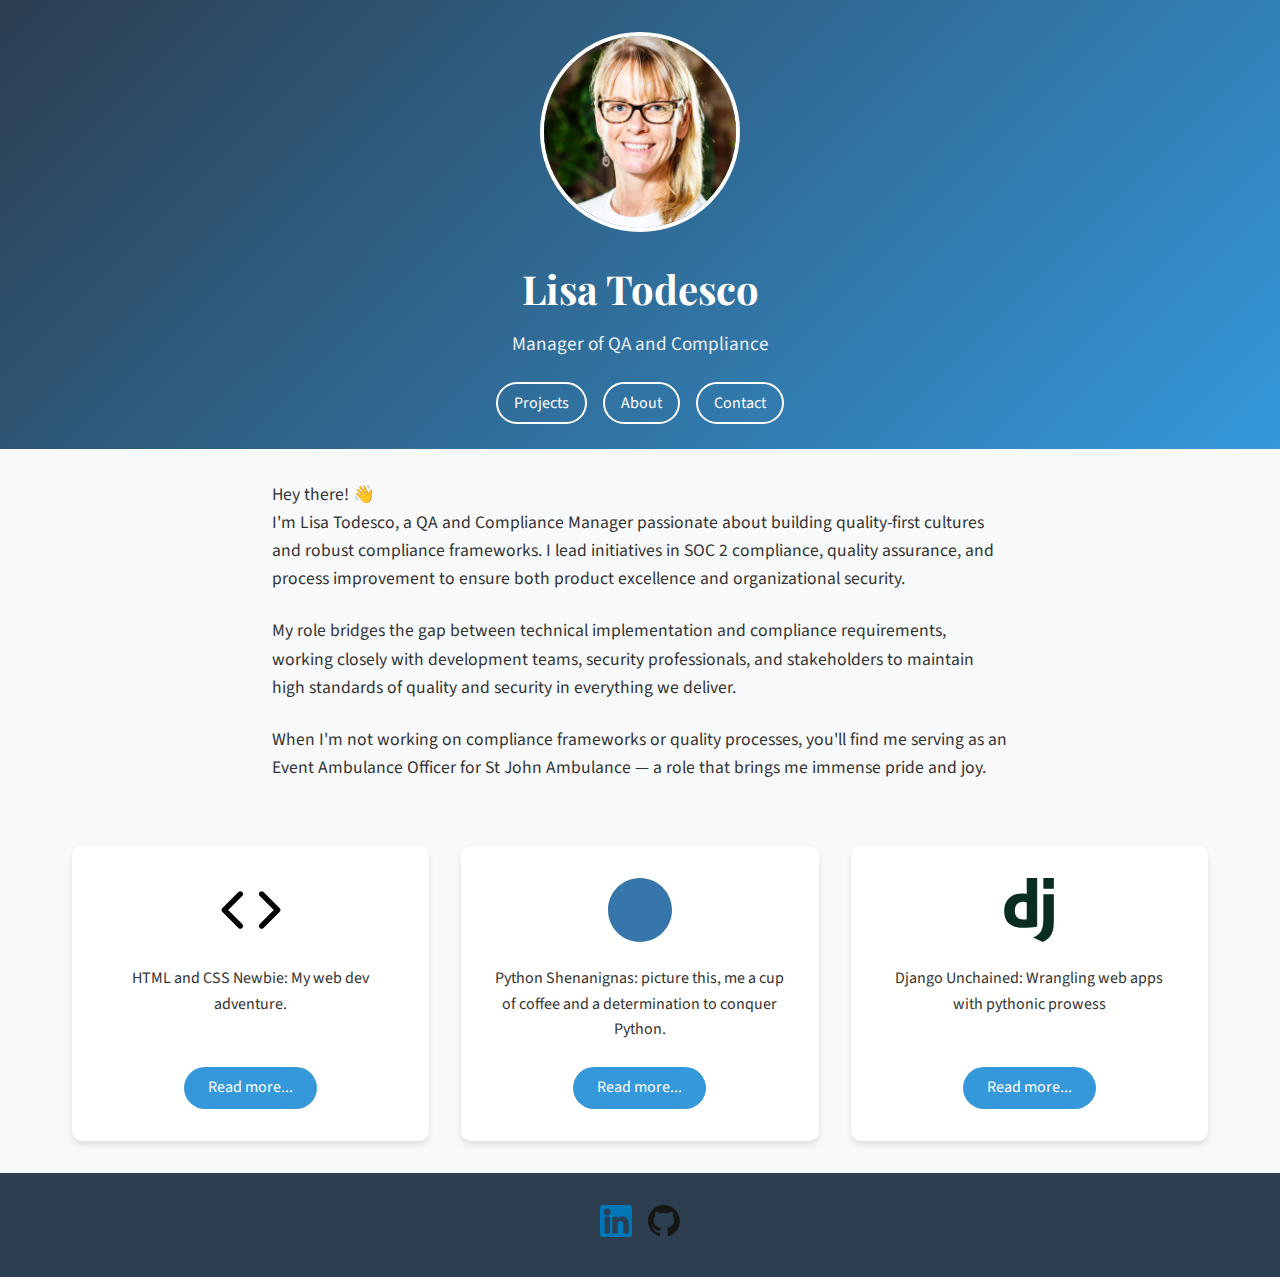
==== commit 742d2b4f: "updated portfolio site" ====
--- a/index.html
+++ b/index.html
@@ -15,7 +15,7 @@
       <div class="hero-content">
         <img class="profile-pic" src="images/profile_pic.jpeg" alt="Lisa Todesco" />
         <h1>Lisa Todesco</h1>
-        <p class="subtitle">Software Developer in Test</p>
+        <p class="subtitle">Manager of QA and Compliance</p>
       </div>
       <nav class="main-nav">
         <ul>
@@ -30,38 +30,21 @@
         <div class="container">
           <p>
             Hey there! 👋<br />
-            I'm Lisa Todesco, a passionate Software Developer in Test (SDET) who believes in the power of quality code. 
-            I specialize in automated testing, ensuring software excellence, and supporting seamless deployments.
+            I'm Lisa Todesco, a QA and Compliance Manager passionate about building quality-first cultures and robust compliance frameworks. 
+            I lead initiatives in SOC 2 compliance, quality assurance, and process improvement to ensure both product excellence and organizational security.
           </p>
           <p>
-            Think of me as a code whisperer and bug hunter, making sure every line of code is flawless. 
-            I thrive on collaboration with developers, designers, and product owners, always eager to learn and implement better solutions.
+            My role bridges the gap between technical implementation and compliance requirements, working closely with development teams, 
+            security professionals, and stakeholders to maintain high standards of quality and security in everything we deliver.
           </p>
           <p>
-            When I'm not crafting tests or spending time with family, you'll find me serving as an Event Ambulance Officer 
+            When I'm not working on compliance frameworks or quality processes, you'll find me serving as an Event Ambulance Officer 
             for St John Ambulance — a role that brings me immense pride and joy.
           </p>
         </div>
       </section>
 
       <section class="articles-container">
-        <article>
-          <section>
-            <p>
-              Hey there! 👋<br />
-              I'm Lisa Todesco, a passionate Software Developer in Test (SDET) who believes in the power of quality code. 
-              I specialize in automated testing, ensuring software excellence, and supporting seamless deployments.
-            </p>
-            <p>
-              Think of me as a code whisperer and bug hunter, making sure every line of code is flawless. 
-              I thrive on collaboration with developers, designers, and product owners, always eager to learn and implement better solutions.
-            </p>
-            <p>
-              When I'm not crafting tests or spending time with family, you'll find me serving as an Event Ambulance Officer 
-              for St John Ambulance — a role that brings me immense pride and joy.
-            </p>
-          </section>
-        </article>
         <article>
           <img class="icon" src="images/web-dev-icon.svg" alt="Web Development Icon" />
           <p>HTML and CSS Newbie: My web dev adventure.</p>
@@ -70,12 +53,12 @@
         <article>
           <img class="icon" src="images/python-icon.svg" alt="Python Icon" />
           <p>Python Shenanignas: picture this, me a cup of coffee and a determination to conquer Python.</p>
-          <a href="projects.html" class="article-button">Read more...</a>
+          <a href="projects.html#python-project" class="article-button">Read more...</a>
         </article>
         <article>
           <img class="icon" src="images/django-icon.svg" alt="Django Icon" />
           <p>Django Unchained: Wrangling web apps with pythonic prowess</p>
-          <a href="projects.html" class="article-button">Read more...</a>
+          <a href="projects.html#ripplerise-backend" class="article-button">Read more...</a>
         </article>
       </section>
     </main>
--- a/css/style.css
+++ b/css/style.css
@@ -41,6 +41,8 @@
   color: white;
   padding: var(--spacing-unit) 0;
   text-align: center;
+  position: relative;
+  z-index: 1;
 }
 
 .hero-content {
@@ -93,12 +95,22 @@
 /* Intro Section */
 .intro {
   padding: var(--spacing-unit) 0;
+  background: var(--bg-light);
+}
+
+.intro .container {
+  max-width: 800px;
+  margin: 0 auto;
 }
 
 .intro p {
-  max-width: 800px;
-  margin: 0 auto 1rem;
+  margin-bottom: 1.5rem;
   font-size: 1.1rem;
+  line-height: 1.6;
+}
+
+.intro p:last-child {
+  margin-bottom: 0;
 }
 
 /* Projects Preview */
@@ -474,6 +486,12 @@
   color: var(--secondary-color);
 }
 
+.qr-codes {
+  display: flex;
+  flex-direction: column;
+  gap: 2rem;
+}
+
 .qr-code-container {
   background: white;
   padding: 2rem;
@@ -485,41 +503,16 @@
 .qr-code-container h3 {
   color: var(--primary-color);
   margin-bottom: 1.5rem;
+  font-size: 1.1rem;
 }
 
 .qr-code {
-  width: 200px;
-  height: 200px;
+  width: 180px;
+  height: 180px;
   margin: 1rem 0;
   background: white;
   padding: 0.5rem;
   border-radius: 4px;
-}
-
-.qr-caption {
-  color: #666;
-  font-size: 0.9rem;
-  margin-top: 1rem;
-}
-
-/* Dark mode adjustments */
-@media (prefers-color-scheme: dark) {
-  .qr-code-container {
-    background: var(--primary-color);
-  }
-
-  .qr-code-container h3,
-  .contact-link {
-    color: white;
-  }
-
-  .qr-caption {
-    color: #ccc;
-  }
-
-  .qr-code {
-    background: white;
-  }
 }
 
 /* Responsive adjustments */
@@ -529,23 +522,38 @@
     gap: 2rem;
   }
 
-  .qr-code-container {
+  .qr-codes {
     max-width: 400px;
     margin: 0 auto;
+  }
+}
+
+/* For larger screens, optionally show QR codes side by side */
+@media (min-width: 1200px) {
+  .qr-codes {
+    flex-direction: row;
+    justify-content: center;
+    gap: 2rem;
+  }
+
+  .qr-code-container {
+    flex: 1;
   }
 }
 
 /* Articles Container Styles */
 .articles-container {
   max-width: 1200px;
-  margin: 0 auto;
-  padding: 2rem var(--spacing-unit);
-  display: grid;
-  grid-template-columns: repeat(auto-fit, minmax(280px, 1fr));
+  margin: 2rem auto;
+  padding: 0 var(--spacing-unit);
+  display: flex;
+  justify-content: space-between;
   gap: 2rem;
 }
 
 .articles-container article {
+  flex: 1;
+  min-width: 0;
   background: white;
   border-radius: 10px;
   padding: 2rem;
@@ -559,6 +567,13 @@
 
 .articles-container article:hover {
   transform: translateY(-5px);
+}
+
+.articles-container article p {
+  color: var(--text-color);
+  line-height: 1.6;
+  margin: 0;
+  flex-grow: 1;
 }
 
 /* Icon Styles */
@@ -610,6 +625,7 @@
 }
 
 /* First Article (Intro) Specific Styles */
+/* DELETE START
 .articles-container article:first-child {
   grid-column: 1 / -1;
   text-align: left;
@@ -627,12 +643,26 @@
   margin: 0 auto 1rem;
   font-size: 1.1rem;
 }
+DELETE END */
 
 /* Responsive Adjustments */
+@media (max-width: 992px) {
+  .articles-container {
+    flex-wrap: wrap;
+  }
+  
+  .articles-container article {
+    flex-basis: calc(50% - 1rem);
+  }
+}
+
 @media (max-width: 768px) {
   .articles-container {
-    grid-template-columns: 1fr;
-    padding: 1rem;
+    flex-direction: column;
+  }
+  
+  .articles-container article {
+    flex-basis: 100%;
   }
 
   .icon {
@@ -708,3 +738,24 @@
     border-color: white;
   }
 }
+
+/* Add this to your existing CSS */
+html {
+  scroll-behavior: smooth;
+  scroll-padding-top: 300px;
+}
+
+/* Simplify the scroll margin styles */
+[id] {
+  scroll-margin-top: 300px;
+}
+
+/* Remove any duplicate transition properties */
+.project-card {
+  transition: transform 0.3s ease;
+}
+
+/* Remove this since we're consolidating the styles */
+/* #django-projects {
+  scroll-margin-top: 100px;
+} */
